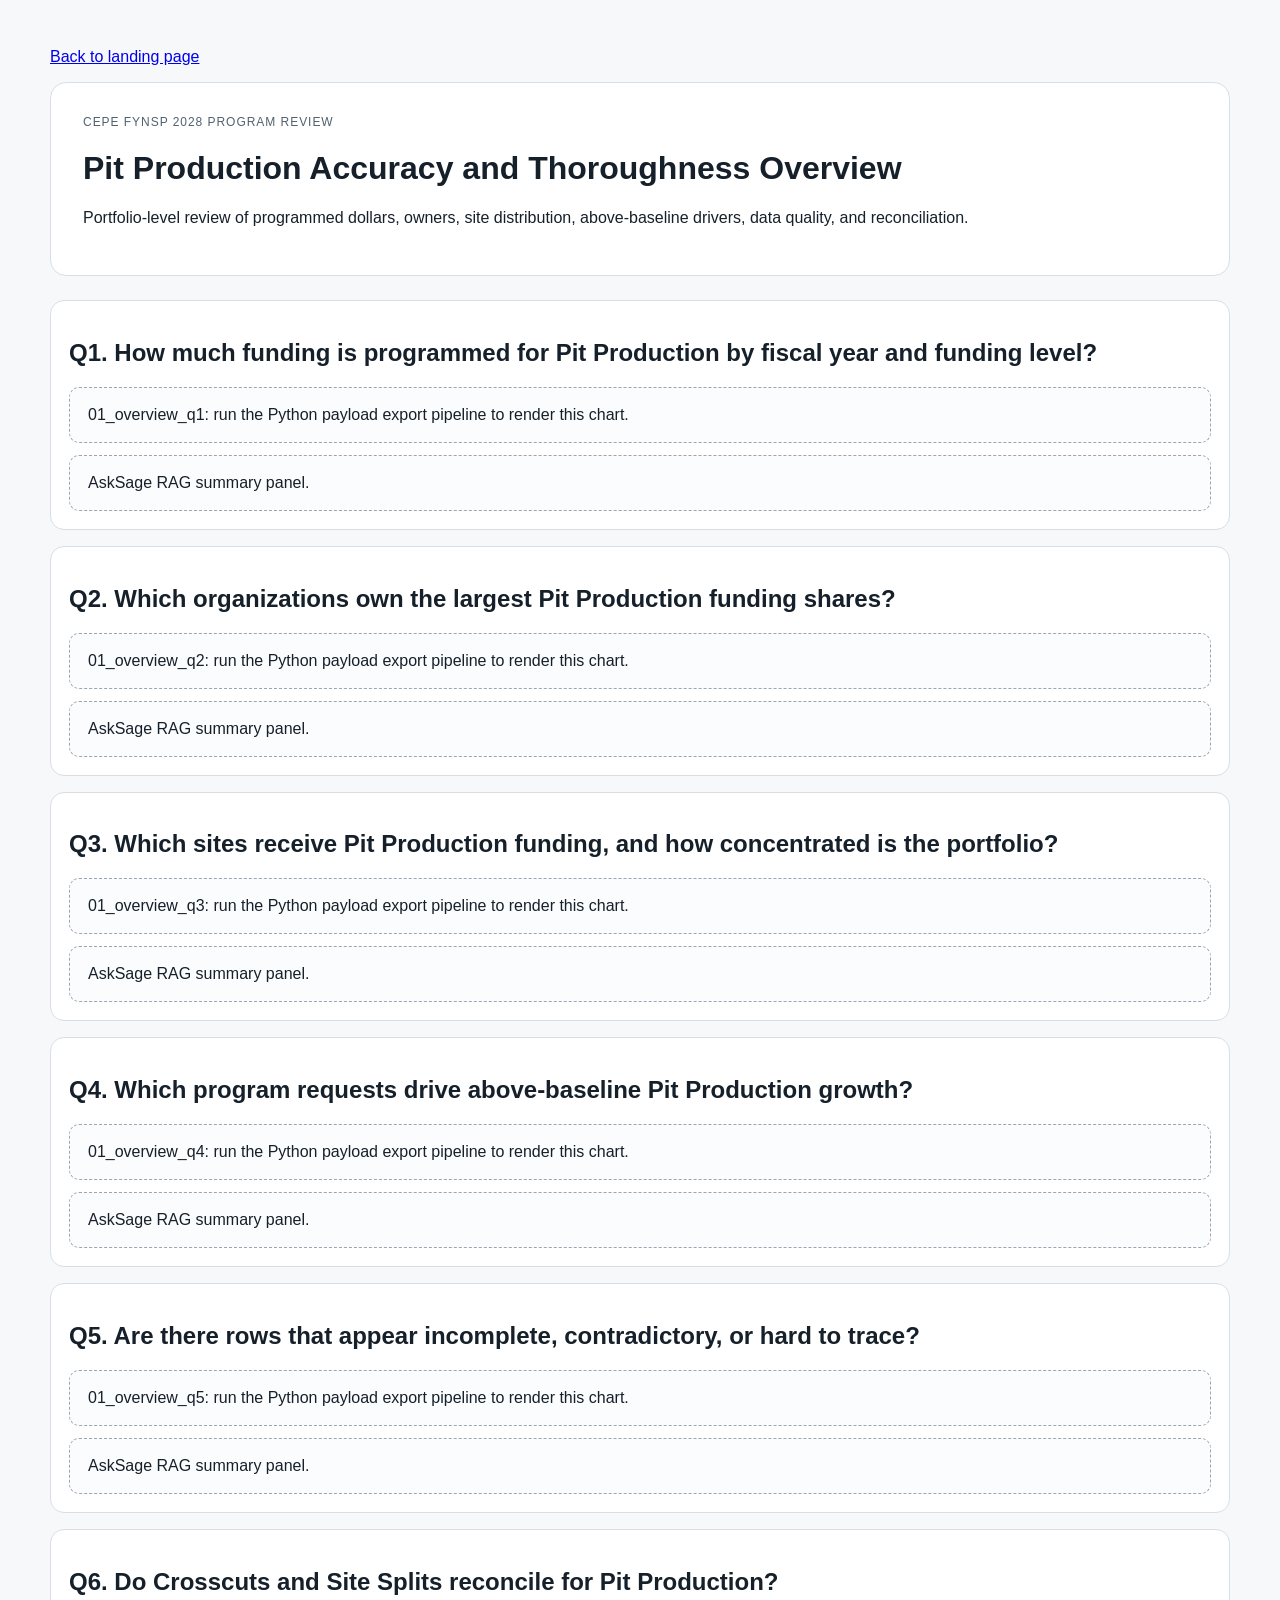
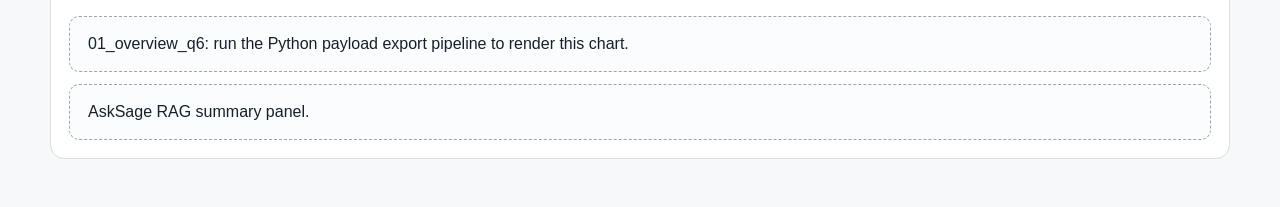
==== web/dashboards/01_overview/index.html @ dd61e92a "initial commit" ====
<!doctype html>
<html lang="en">
<head>
  <meta charset="utf-8">
  <meta name="viewport" content="width=device-width, initial-scale=1">
  <title>Pit Production Accuracy and Thoroughness Overview</title>
  <link rel="stylesheet" href="../../assets/css/site.css">
</head>
<body>
  <main class="page-shell">
    <p><a href="../../index.html">Back to landing page</a></p>
    <header class="hero">
      <p class="eyebrow">CEPE FYNSP 2028 Program Review</p>
      <h1>Pit Production Accuracy and Thoroughness Overview</h1>
      <p>Portfolio-level review of programmed dollars, owners, site distribution, above-baseline drivers, data quality, and reconciliation.</p>
    </header>
    <section class="question-card" id="q1">
  <h2>Q1. How much funding is programmed for Pit Production by fiscal year and funding level?</h2>
  <div class="chart-placeholder" data-chart-id="01_overview_q1">Chart loads from generated JSON payload.</div>
  <div class="rag-placeholder">AskSage RAG summary panel.</div>
</section>
<section class="question-card" id="q2">
  <h2>Q2. Which organizations own the largest Pit Production funding shares?</h2>
  <div class="chart-placeholder" data-chart-id="01_overview_q2">Chart loads from generated JSON payload.</div>
  <div class="rag-placeholder">AskSage RAG summary panel.</div>
</section>
<section class="question-card" id="q3">
  <h2>Q3. Which sites receive Pit Production funding, and how concentrated is the portfolio?</h2>
  <div class="chart-placeholder" data-chart-id="01_overview_q3">Chart loads from generated JSON payload.</div>
  <div class="rag-placeholder">AskSage RAG summary panel.</div>
</section>
<section class="question-card" id="q4">
  <h2>Q4. Which program requests drive above-baseline Pit Production growth?</h2>
  <div class="chart-placeholder" data-chart-id="01_overview_q4">Chart loads from generated JSON payload.</div>
  <div class="rag-placeholder">AskSage RAG summary panel.</div>
</section>
<section class="question-card" id="q5">
  <h2>Q5. Are there rows that appear incomplete, contradictory, or hard to trace?</h2>
  <div class="chart-placeholder" data-chart-id="01_overview_q5">Chart loads from generated JSON payload.</div>
  <div class="rag-placeholder">AskSage RAG summary panel.</div>
</section>
<section class="question-card" id="q6">
  <h2>Q6. Do Crosscuts and Site Splits reconcile for Pit Production?</h2>
  <div class="chart-placeholder" data-chart-id="01_overview_q6">Chart loads from generated JSON payload.</div>
  <div class="rag-placeholder">AskSage RAG summary panel.</div>
</section>
  </main>
  <script src="../../assets/js/dashboard.js"></script>
</body>
</html>
---- web/assets/css/site.css ----
body {
  margin: 0;
  font-family: Arial, Helvetica, sans-serif;
  background: #f7f8fa;
  color: #16202a;
}

.page-shell {
  max-width: 1180px;
  margin: 0 auto;
  padding: 32px;
}

.hero {
  background: white;
  border: 1px solid #d9dee5;
  border-radius: 16px;
  padding: 32px;
  margin-bottom: 24px;
}

.eyebrow {
  margin: 0 0 8px;
  text-transform: uppercase;
  letter-spacing: 0.08em;
  font-size: 12px;
  color: #52616f;
}

.card-grid {
  display: grid;
  grid-template-columns: repeat(auto-fit, minmax(260px, 1fr));
  gap: 16px;
}

.card {
  display: block;
  text-decoration: none;
  color: inherit;
  background: white;
  border: 1px solid #d9dee5;
  border-radius: 14px;
  padding: 20px;
}

.card:hover {
  border-color: #6b7785;
}

.question-card {
  background: white;
  border: 1px solid #d9dee5;
  border-radius: 14px;
  padding: 18px;
  margin: 16px 0;
}

.chart-placeholder,
.rag-placeholder {
  border: 1px dashed #9aa6b2;
  background: #fbfcfd;
  padding: 18px;
  border-radius: 10px;
  margin-top: 12px;
}
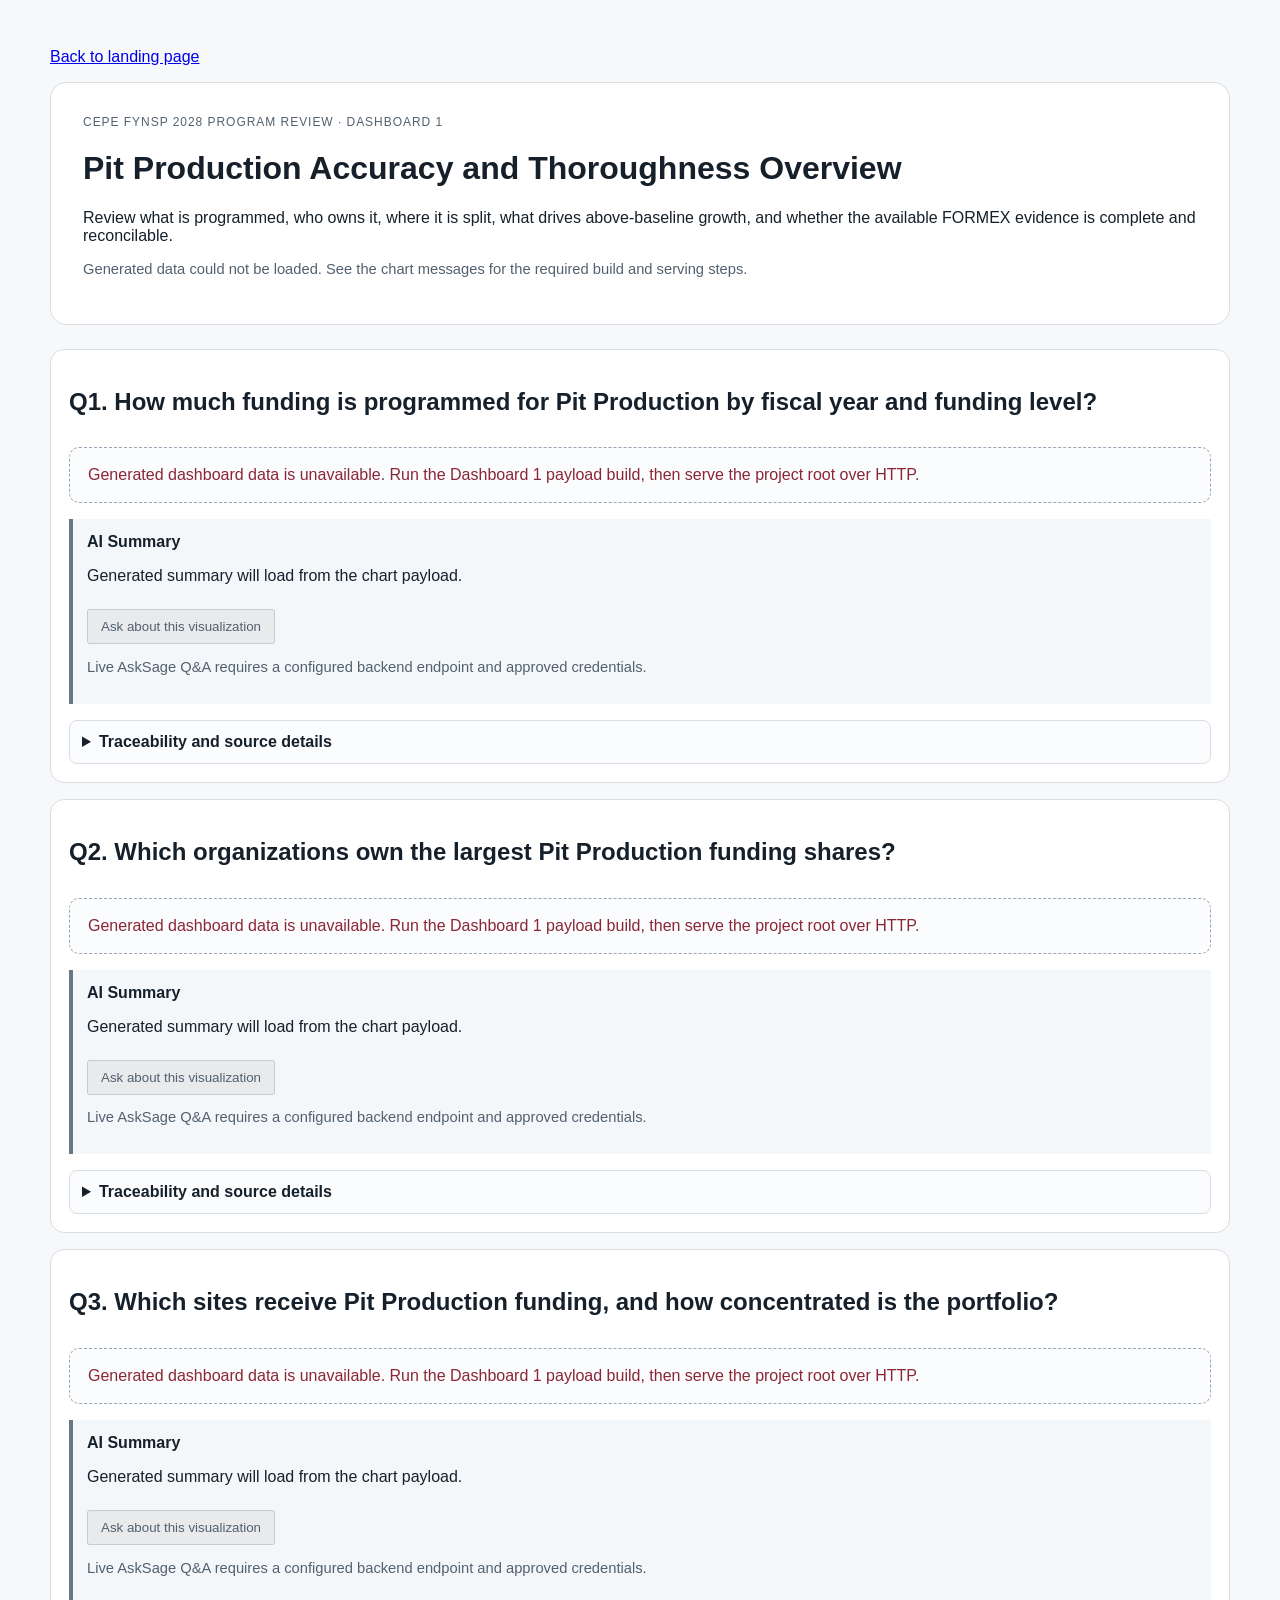
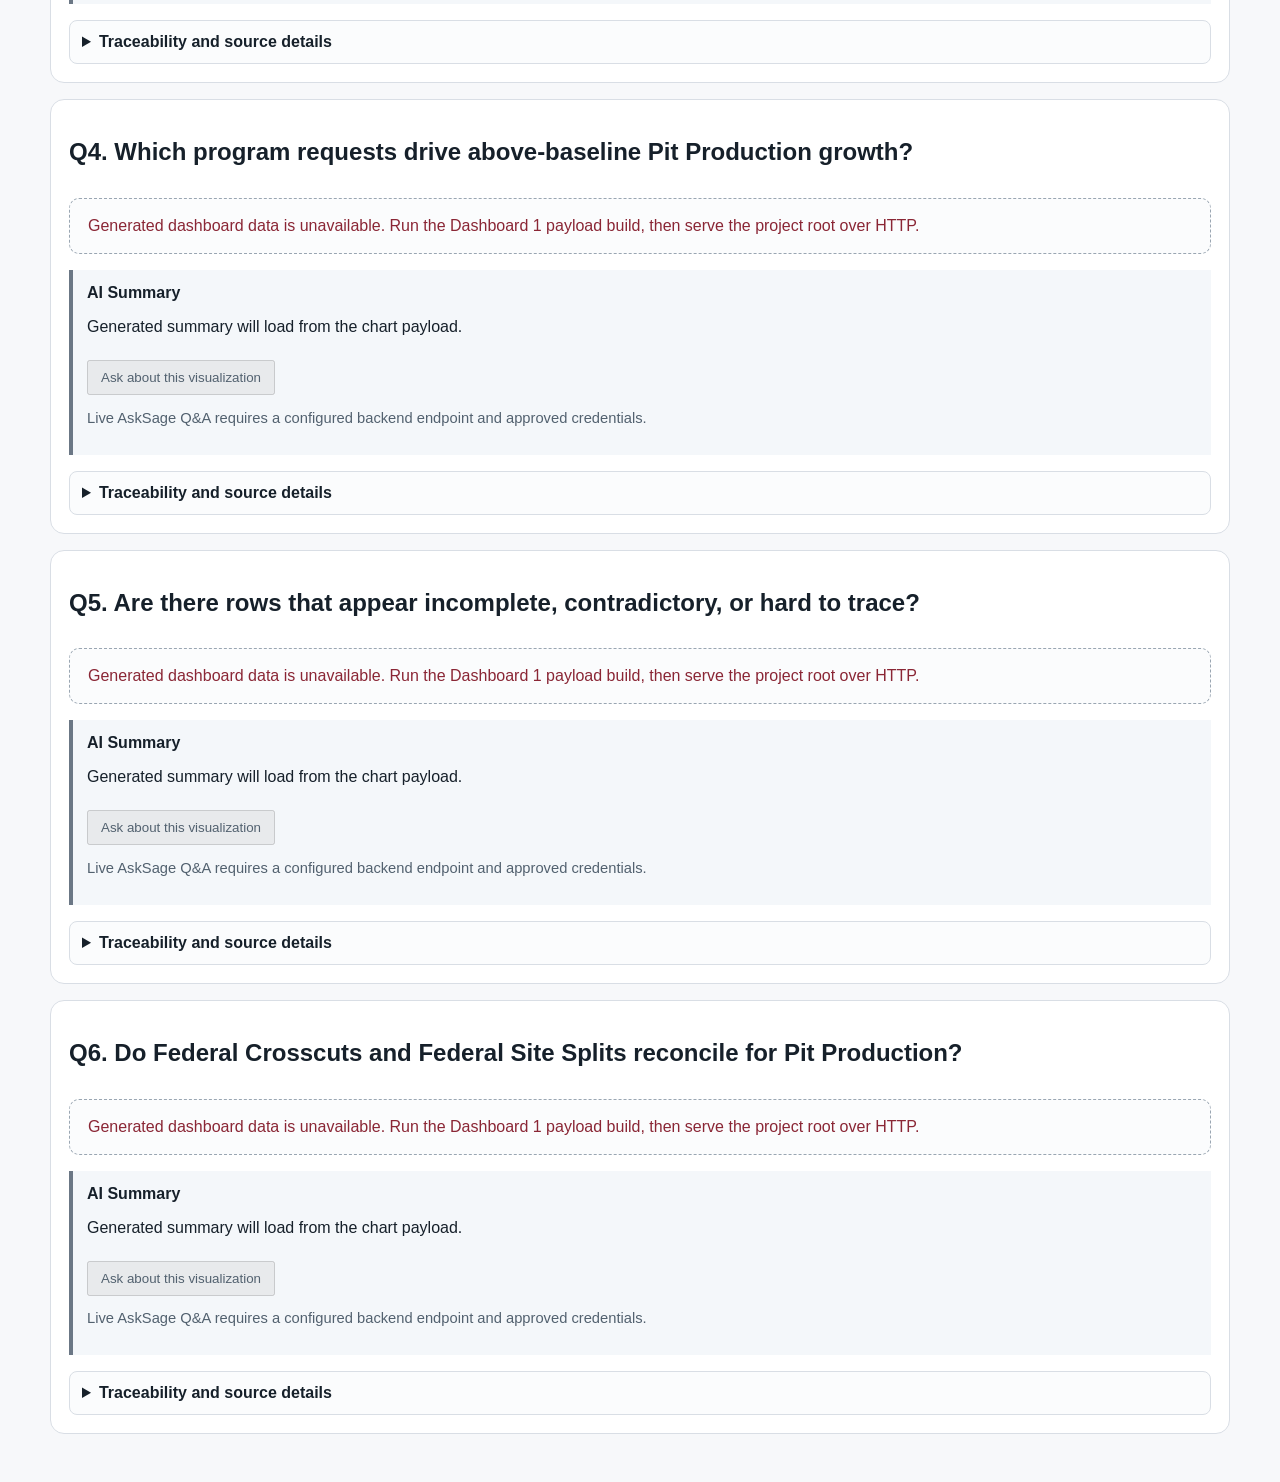
==== commit ae00552a: "initial dev commit, DBs structured, board one built, RAG backbone establish but not yet implemented." ====
--- a/web/dashboards/01_overview/index.html
+++ b/web/dashboards/01_overview/index.html
@@ -10,41 +10,91 @@
   <main class="page-shell">
     <p><a href="../../index.html">Back to landing page</a></p>
     <header class="hero">
-      <p class="eyebrow">CEPE FYNSP 2028 Program Review</p>
+      <p class="eyebrow">CEPE FYNSP 2028 Program Review · Dashboard 1</p>
       <h1>Pit Production Accuracy and Thoroughness Overview</h1>
-      <p>Portfolio-level review of programmed dollars, owners, site distribution, above-baseline drivers, data quality, and reconciliation.</p>
+      <p>Review what is programmed, who owns it, where it is split, what drives above-baseline growth, and whether the available FORMEX evidence is complete and reconcilable.</p>
+      <p class="generation-status" id="dashboard-generation">Generated data will load when this page is served with the project root as the static web root.</p>
     </header>
-    <section class="question-card" id="q1">
-  <h2>Q1. How much funding is programmed for Pit Production by fiscal year and funding level?</h2>
-  <div class="chart-placeholder" data-chart-id="01_overview_q1">Chart loads from generated JSON payload.</div>
-  <div class="rag-placeholder">AskSage RAG summary panel.</div>
-</section>
-<section class="question-card" id="q2">
-  <h2>Q2. Which organizations own the largest Pit Production funding shares?</h2>
-  <div class="chart-placeholder" data-chart-id="01_overview_q2">Chart loads from generated JSON payload.</div>
-  <div class="rag-placeholder">AskSage RAG summary panel.</div>
-</section>
-<section class="question-card" id="q3">
-  <h2>Q3. Which sites receive Pit Production funding, and how concentrated is the portfolio?</h2>
-  <div class="chart-placeholder" data-chart-id="01_overview_q3">Chart loads from generated JSON payload.</div>
-  <div class="rag-placeholder">AskSage RAG summary panel.</div>
-</section>
-<section class="question-card" id="q4">
-  <h2>Q4. Which program requests drive above-baseline Pit Production growth?</h2>
-  <div class="chart-placeholder" data-chart-id="01_overview_q4">Chart loads from generated JSON payload.</div>
-  <div class="rag-placeholder">AskSage RAG summary panel.</div>
-</section>
-<section class="question-card" id="q5">
-  <h2>Q5. Are there rows that appear incomplete, contradictory, or hard to trace?</h2>
-  <div class="chart-placeholder" data-chart-id="01_overview_q5">Chart loads from generated JSON payload.</div>
-  <div class="rag-placeholder">AskSage RAG summary panel.</div>
-</section>
-<section class="question-card" id="q6">
-  <h2>Q6. Do Crosscuts and Site Splits reconcile for Pit Production?</h2>
-  <div class="chart-placeholder" data-chart-id="01_overview_q6">Chart loads from generated JSON payload.</div>
-  <div class="rag-placeholder">AskSage RAG summary panel.</div>
-</section>
+
+    <section class="question-card" id="q1" data-question-id="q1">
+      <h2>Q1. How much funding is programmed for Pit Production by fiscal year and funding level?</h2>
+      <div class="metric-summary" aria-live="polite"></div>
+      <div class="chart-placeholder" data-chart-id="dashboard_01_pit_production_q1">Generated funding-by-year payload will render here.</div>
+      <div class="ai-summary" aria-live="polite">
+        <h3 class="panel-heading">AI Summary</h3>
+        <p>Generated summary will load from the chart payload.</p>
+        <button class="ask-button" type="button" disabled>Ask about this visualization</button>
+        <p class="panel-note">Live AskSage Q&amp;A requires a configured backend endpoint and approved credentials.</p>
+      </div>
+      <div class="traceability"><details><summary>Traceability and source details</summary><p>Generated source, filter, metric, lineage, and limitation details will load here.</p></details></div>
+    </section>
+
+    <section class="question-card" id="q2" data-question-id="q2">
+      <h2>Q2. Which organizations own the largest Pit Production funding shares?</h2>
+      <div class="metric-summary" aria-live="polite"></div>
+      <div class="chart-placeholder" data-chart-id="dashboard_01_pit_production_q2">Generated organization-ranking payload will render here.</div>
+      <div class="ai-summary" aria-live="polite">
+        <h3 class="panel-heading">AI Summary</h3>
+        <p>Generated summary will load from the chart payload.</p>
+        <button class="ask-button" type="button" disabled>Ask about this visualization</button>
+        <p class="panel-note">Live AskSage Q&amp;A requires a configured backend endpoint and approved credentials.</p>
+      </div>
+      <div class="traceability"><details><summary>Traceability and source details</summary><p>Generated source, filter, metric, lineage, and limitation details will load here.</p></details></div>
+    </section>
+
+    <section class="question-card" id="q3" data-question-id="q3">
+      <h2>Q3. Which sites receive Pit Production funding, and how concentrated is the portfolio?</h2>
+      <div class="metric-summary" aria-live="polite"></div>
+      <div class="chart-placeholder" data-chart-id="dashboard_01_pit_production_q3">Generated site-distribution payload will render here.</div>
+      <div class="ai-summary" aria-live="polite">
+        <h3 class="panel-heading">AI Summary</h3>
+        <p>Generated summary will load from the chart payload.</p>
+        <button class="ask-button" type="button" disabled>Ask about this visualization</button>
+        <p class="panel-note">Live AskSage Q&amp;A requires a configured backend endpoint and approved credentials.</p>
+      </div>
+      <div class="traceability"><details><summary>Traceability and source details</summary><p>Generated source, filter, metric, lineage, and limitation details will load here.</p></details></div>
+    </section>
+
+    <section class="question-card" id="q4" data-question-id="q4">
+      <h2>Q4. Which program requests drive above-baseline Pit Production growth?</h2>
+      <div class="metric-summary" aria-live="polite"></div>
+      <div class="chart-placeholder" data-chart-id="dashboard_01_pit_production_q4">Generated above-baseline request payload will render here.</div>
+      <div class="ai-summary" aria-live="polite">
+        <h3 class="panel-heading">AI Summary</h3>
+        <p>Generated summary will load from the chart payload.</p>
+        <button class="ask-button" type="button" disabled>Ask about this visualization</button>
+        <p class="panel-note">Live AskSage Q&amp;A requires a configured backend endpoint and approved credentials.</p>
+      </div>
+      <div class="traceability"><details><summary>Traceability and source details</summary><p>Generated source, filter, metric, lineage, and limitation details will load here.</p></details></div>
+    </section>
+
+    <section class="question-card" id="q5" data-question-id="q5">
+      <h2>Q5. Are there rows that appear incomplete, contradictory, or hard to trace?</h2>
+      <div class="metric-summary" aria-live="polite"></div>
+      <div class="chart-placeholder" data-chart-id="dashboard_01_pit_production_q5">Generated deterministic quality findings will render here.</div>
+      <div class="ai-summary" aria-live="polite">
+        <h3 class="panel-heading">AI Summary</h3>
+        <p>Generated summary will load from the chart payload.</p>
+        <button class="ask-button" type="button" disabled>Ask about this visualization</button>
+        <p class="panel-note">Live AskSage Q&amp;A requires a configured backend endpoint and approved credentials.</p>
+      </div>
+      <div class="traceability"><details><summary>Traceability and source details</summary><p>Generated source, filter, metric, lineage, and limitation details will load here.</p></details></div>
+    </section>
+
+    <section class="question-card" id="q6" data-question-id="q6">
+      <h2>Q6. Do Federal Crosscuts and Federal Site Splits reconcile for Pit Production?</h2>
+      <div class="metric-summary" aria-live="polite"></div>
+      <div class="chart-placeholder" data-chart-id="dashboard_01_pit_production_q6">Generated reconciliation payload will render here.</div>
+      <div class="ai-summary" aria-live="polite">
+        <h3 class="panel-heading">AI Summary</h3>
+        <p>Generated summary will load from the chart payload.</p>
+        <button class="ask-button" type="button" disabled>Ask about this visualization</button>
+        <p class="panel-note">Live AskSage Q&amp;A requires a configured backend endpoint and approved credentials.</p>
+      </div>
+      <div class="traceability"><details><summary>Traceability and source details</summary><p>Generated source, filter, metric, lineage, and limitation details will load here.</p></details></div>
+    </section>
   </main>
   <script src="../../assets/js/dashboard.js"></script>
+  <script src="../../assets/js/dashboard_01.js"></script>
 </body>
 </html>
--- a/web/assets/css/site.css
+++ b/web/assets/css/site.css
@@ -63,3 +63,266 @@
   border-radius: 10px;
   margin-top: 12px;
 }
+
+.generation-status,
+.panel-note {
+  color: #52616f;
+  font-size: 0.92rem;
+}
+
+.metric-summary {
+  display: flex;
+  flex-wrap: wrap;
+  gap: 12px;
+  margin: 12px 0;
+}
+
+.metric-card {
+  min-width: 180px;
+  padding: 12px;
+  background: #edf3f8;
+  border-left: 4px solid #4b6a88;
+  border-radius: 6px;
+}
+
+.metric-label,
+.metric-value {
+  display: block;
+}
+
+.metric-label {
+  font-size: 0.85rem;
+  color: #52616f;
+}
+
+.metric-value {
+  margin-top: 4px;
+  font-size: 1.25rem;
+}
+
+.ai-summary,
+.traceability {
+  margin-top: 16px;
+}
+
+.ai-summary {
+  padding: 14px;
+  border-left: 4px solid #6b7785;
+  background: #f4f7fa;
+}
+
+.panel-heading {
+  margin: 0 0 8px;
+  font-size: 1rem;
+}
+
+.ask-button {
+  margin-top: 8px;
+  padding: 8px 12px;
+  color: #52616f;
+}
+
+.ask-button:disabled {
+  cursor: not-allowed;
+}
+
+.ranked-chart {
+  margin: 0 0 16px;
+}
+
+.ranked-row {
+  display: grid;
+  grid-template-columns: minmax(150px, 30%) 1fr minmax(80px, 12%);
+  gap: 10px;
+  align-items: center;
+  margin: 8px 0;
+}
+
+.ranked-label,
+.bar-value {
+  overflow-wrap: anywhere;
+}
+
+.bar-track {
+  height: 18px;
+  background: #e4eaf0;
+  border-radius: 4px;
+  overflow: hidden;
+}
+
+.bar-fill {
+  min-width: 2px;
+  height: 100%;
+  background: #4b6a88;
+}
+
+.negative-bar {
+  background: #a64d5f;
+}
+
+.stacked-chart {
+  display: flex;
+  align-items: end;
+  gap: 22px;
+  min-height: 250px;
+  padding: 20px 8px 0;
+  border-bottom: 1px solid #cad3dc;
+  margin: 0;
+}
+
+.stacked-column {
+  display: flex;
+  flex: 1;
+  min-width: 80px;
+  flex-direction: column;
+  align-items: center;
+  justify-content: end;
+  gap: 6px;
+}
+
+.stacked-bar {
+  display: flex;
+  width: min(70px, 100%);
+  min-height: 8px;
+  flex-direction: column-reverse;
+  overflow: hidden;
+  border-radius: 4px 4px 0 0;
+}
+
+.stack-segment {
+  min-height: 1px;
+}
+
+.stacked-year,
+.stacked-total {
+  text-align: center;
+  font-size: 0.88rem;
+}
+
+.chart-legend {
+  display: flex;
+  flex-wrap: wrap;
+  gap: 14px;
+}
+
+.legend-item {
+  display: inline-flex;
+  gap: 5px;
+  align-items: center;
+}
+
+.legend-swatch {
+  width: 14px;
+  height: 14px;
+  border-radius: 2px;
+}
+
+.table-wrap {
+  overflow-x: auto;
+  margin-top: 14px;
+}
+
+.data-table {
+  width: 100%;
+  border-collapse: collapse;
+  font-size: 0.9rem;
+}
+
+.data-table th,
+.data-table td {
+  padding: 9px;
+  border-bottom: 1px solid #d9dee5;
+  text-align: left;
+  vertical-align: top;
+}
+
+.data-table th {
+  background: #eef2f5;
+}
+
+.empty-cell {
+  color: #52616f;
+}
+
+.finding-scorecard {
+  display: flex;
+  flex-wrap: wrap;
+  gap: 12px;
+}
+
+.finding-stat {
+  padding: 10px 12px;
+  background: #eef2f5;
+  border-radius: 6px;
+}
+
+.high-finding {
+  background: #f9e8e9;
+  border-left: 4px solid #a64d5f;
+}
+
+.traceability details {
+  padding: 12px;
+  background: #fbfcfd;
+  border: 1px solid #d9dee5;
+  border-radius: 8px;
+}
+
+.traceability summary {
+  cursor: pointer;
+  font-weight: bold;
+}
+
+.traceability-list {
+  display: grid;
+  grid-template-columns: minmax(130px, 1fr) 3fr;
+  gap: 6px 14px;
+  margin: 14px 0;
+}
+
+.traceability-list dt {
+  font-weight: bold;
+}
+
+.traceability-list dd {
+  margin: 0;
+  overflow-wrap: anywhere;
+}
+
+.limitations-list {
+  margin: 8px 0;
+  padding-left: 20px;
+}
+
+.load-error {
+  margin: 0;
+  color: #8a2635;
+}
+
+@media (max-width: 700px) {
+  .page-shell {
+    padding: 18px;
+  }
+
+  .hero {
+    padding: 22px;
+  }
+
+  .ranked-row {
+    grid-template-columns: 1fr;
+    gap: 4px;
+    margin-bottom: 16px;
+  }
+
+  .stacked-chart {
+    gap: 8px;
+  }
+
+  .stacked-column {
+    min-width: 54px;
+  }
+
+  .traceability-list {
+    grid-template-columns: 1fr;
+  }
+}
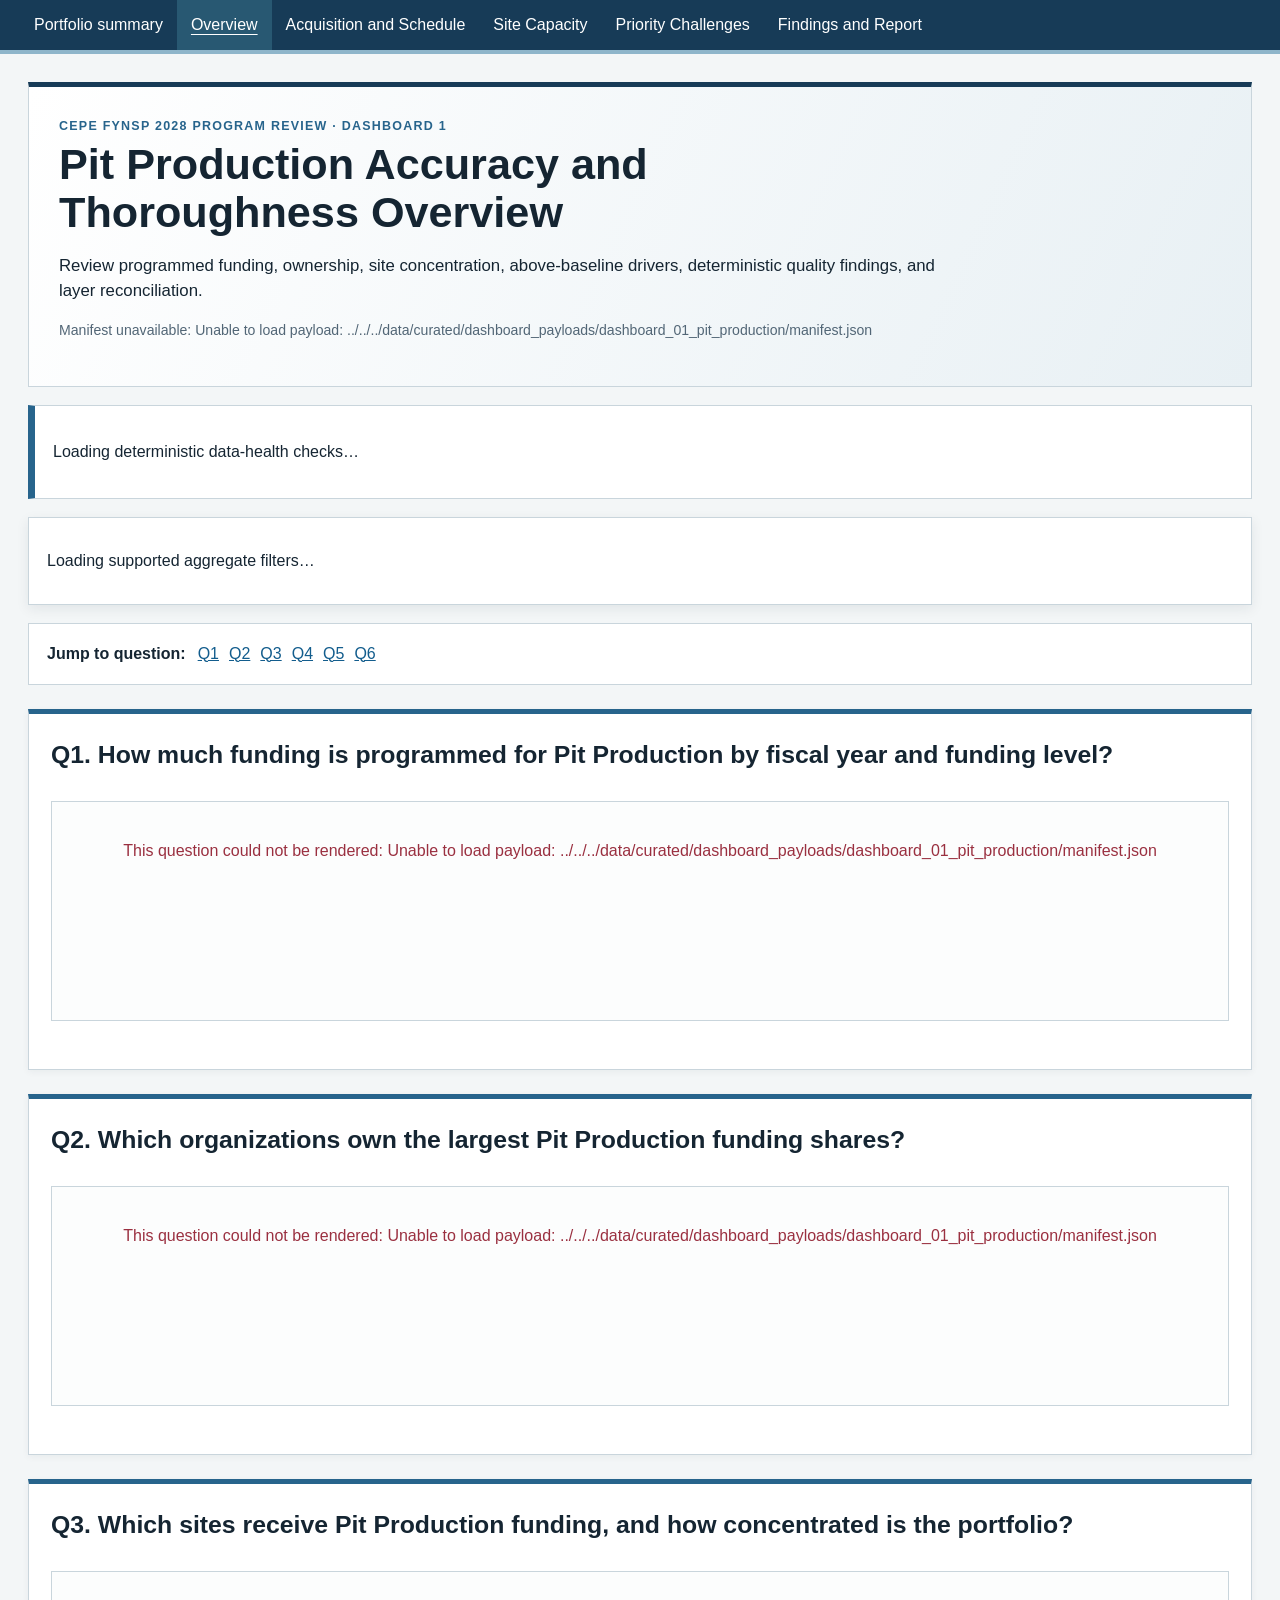
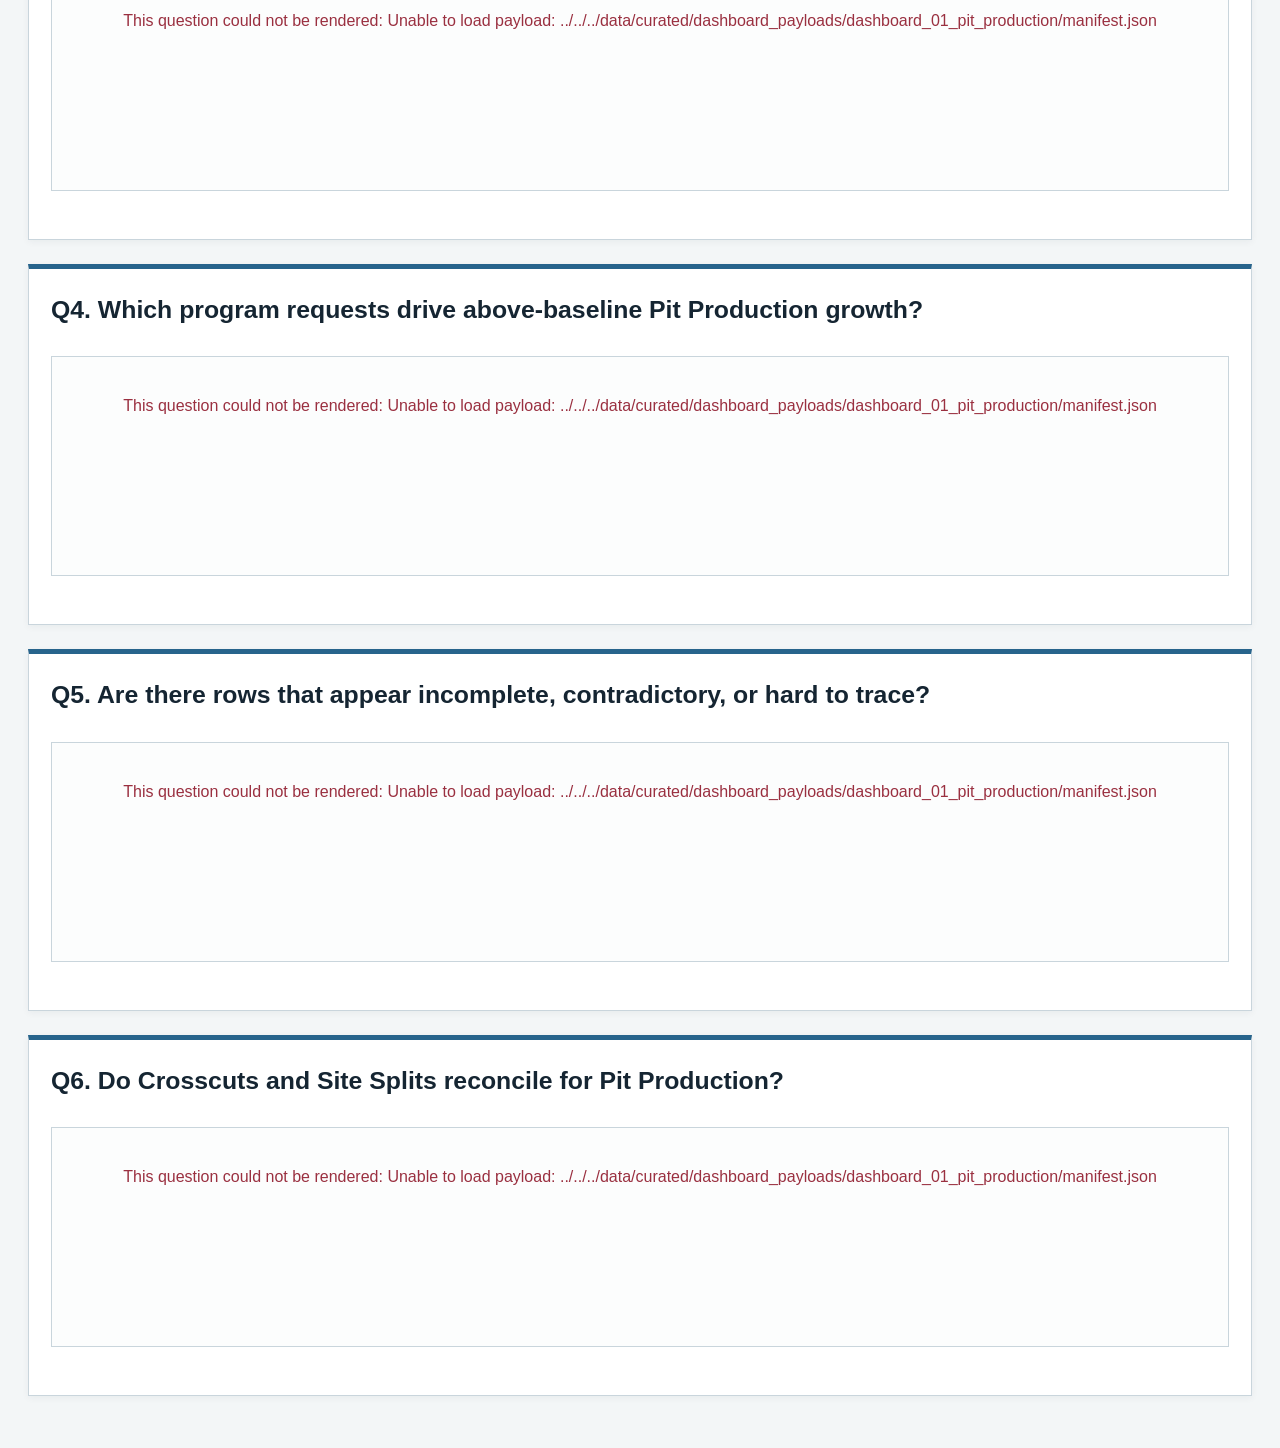
==== commit 6917af04: "major validation and UI enhancement" ====
--- a/web/dashboards/01_overview/index.html
+++ b/web/dashboards/01_overview/index.html
@@ -7,94 +7,70 @@
   <link rel="stylesheet" href="../../assets/css/site.css">
 </head>
 <body>
-  <main class="page-shell">
-    <p><a href="../../index.html">Back to landing page</a></p>
+  <a class="skip-link" href="#main-content">Skip to dashboard content</a>
+  <nav class="suite-nav" aria-label="Dashboard suite"><ul><li><a href="../../index.html">Portfolio summary</a></li><li><a href="../01_overview/index.html" aria-current="page">Overview</a></li><li><a href="../02_acquisition/index.html">Acquisition and Schedule</a></li><li><a href="../03_site_capacity/index.html">Site Capacity</a></li><li><a href="../04_priority_challenge/index.html">Priority Challenges</a></li><li><a href="../05_findings_report_generator/index.html">Findings and Report</a></li></ul></nav>
+  <main class="page-shell" id="main-content">
     <header class="hero">
       <p class="eyebrow">CEPE FYNSP 2028 Program Review · Dashboard 1</p>
       <h1>Pit Production Accuracy and Thoroughness Overview</h1>
-      <p>Review what is programmed, who owns it, where it is split, what drives above-baseline growth, and whether the available FORMEX evidence is complete and reconcilable.</p>
-      <p class="generation-status" id="dashboard-generation">Generated data will load when this page is served with the project root as the static web root.</p>
+      <p>Review programmed funding, ownership, site concentration, above-baseline drivers, deterministic quality findings, and layer reconciliation.</p>
+      <p class="generation-status" id="dashboard-generation" role="status">Loading the generated manifest…</p>
     </header>
+    <section class="data-health" id="data-health" aria-live="polite"><p>Loading deterministic data-health checks…</p></section>
+    <section class="dashboard-filters" id="dashboard-filters" aria-label="Dashboard aggregate filters"><p>Loading supported aggregate filters…</p></section>
+    <p class="sr-only" id="filter-announcer" aria-live="polite"></p>
+    <nav class="question-nav" aria-label="Questions on this dashboard"><strong>Jump to question:</strong><a href="#q1">Q1</a><a href="#q2">Q2</a><a href="#q3">Q3</a><a href="#q4">Q4</a><a href="#q5">Q5</a><a href="#q6">Q6</a></nav>
 
     <section class="question-card" id="q1" data-question-id="q1">
       <h2>Q1. How much funding is programmed for Pit Production by fiscal year and funding level?</h2>
       <div class="metric-summary" aria-live="polite"></div>
-      <div class="chart-placeholder" data-chart-id="dashboard_01_pit_production_q1">Generated funding-by-year payload will render here.</div>
-      <div class="ai-summary" aria-live="polite">
-        <h3 class="panel-heading">AI Summary</h3>
-        <p>Generated summary will load from the chart payload.</p>
-        <button class="ask-button" type="button" disabled>Ask about this visualization</button>
-        <p class="panel-note">Live AskSage Q&amp;A requires a configured backend endpoint and approved credentials.</p>
-      </div>
-      <div class="traceability"><details><summary>Traceability and source details</summary><p>Generated source, filter, metric, lineage, and limitation details will load here.</p></details></div>
+      <div class="chart-placeholder" aria-busy="true"><p>Loading validated aggregate evidence…</p></div>
+      <div class="narrative-summary" aria-label="Evidence narratives"></div>
+      <div class="traceability"></div>
     </section>
 
     <section class="question-card" id="q2" data-question-id="q2">
       <h2>Q2. Which organizations own the largest Pit Production funding shares?</h2>
       <div class="metric-summary" aria-live="polite"></div>
-      <div class="chart-placeholder" data-chart-id="dashboard_01_pit_production_q2">Generated organization-ranking payload will render here.</div>
-      <div class="ai-summary" aria-live="polite">
-        <h3 class="panel-heading">AI Summary</h3>
-        <p>Generated summary will load from the chart payload.</p>
-        <button class="ask-button" type="button" disabled>Ask about this visualization</button>
-        <p class="panel-note">Live AskSage Q&amp;A requires a configured backend endpoint and approved credentials.</p>
-      </div>
-      <div class="traceability"><details><summary>Traceability and source details</summary><p>Generated source, filter, metric, lineage, and limitation details will load here.</p></details></div>
+      <div class="chart-placeholder" aria-busy="true"><p>Loading validated aggregate evidence…</p></div>
+      <div class="narrative-summary" aria-label="Evidence narratives"></div>
+      <div class="traceability"></div>
     </section>
 
     <section class="question-card" id="q3" data-question-id="q3">
       <h2>Q3. Which sites receive Pit Production funding, and how concentrated is the portfolio?</h2>
       <div class="metric-summary" aria-live="polite"></div>
-      <div class="chart-placeholder" data-chart-id="dashboard_01_pit_production_q3">Generated site-distribution payload will render here.</div>
-      <div class="ai-summary" aria-live="polite">
-        <h3 class="panel-heading">AI Summary</h3>
-        <p>Generated summary will load from the chart payload.</p>
-        <button class="ask-button" type="button" disabled>Ask about this visualization</button>
-        <p class="panel-note">Live AskSage Q&amp;A requires a configured backend endpoint and approved credentials.</p>
-      </div>
-      <div class="traceability"><details><summary>Traceability and source details</summary><p>Generated source, filter, metric, lineage, and limitation details will load here.</p></details></div>
+      <div class="chart-placeholder" aria-busy="true"><p>Loading validated aggregate evidence…</p></div>
+      <div class="narrative-summary" aria-label="Evidence narratives"></div>
+      <div class="traceability"></div>
     </section>
 
     <section class="question-card" id="q4" data-question-id="q4">
       <h2>Q4. Which program requests drive above-baseline Pit Production growth?</h2>
       <div class="metric-summary" aria-live="polite"></div>
-      <div class="chart-placeholder" data-chart-id="dashboard_01_pit_production_q4">Generated above-baseline request payload will render here.</div>
-      <div class="ai-summary" aria-live="polite">
-        <h3 class="panel-heading">AI Summary</h3>
-        <p>Generated summary will load from the chart payload.</p>
-        <button class="ask-button" type="button" disabled>Ask about this visualization</button>
-        <p class="panel-note">Live AskSage Q&amp;A requires a configured backend endpoint and approved credentials.</p>
-      </div>
-      <div class="traceability"><details><summary>Traceability and source details</summary><p>Generated source, filter, metric, lineage, and limitation details will load here.</p></details></div>
+      <div class="chart-placeholder" aria-busy="true"><p>Loading validated aggregate evidence…</p></div>
+      <div class="narrative-summary" aria-label="Evidence narratives"></div>
+      <div class="traceability"></div>
     </section>
 
     <section class="question-card" id="q5" data-question-id="q5">
       <h2>Q5. Are there rows that appear incomplete, contradictory, or hard to trace?</h2>
       <div class="metric-summary" aria-live="polite"></div>
-      <div class="chart-placeholder" data-chart-id="dashboard_01_pit_production_q5">Generated deterministic quality findings will render here.</div>
-      <div class="ai-summary" aria-live="polite">
-        <h3 class="panel-heading">AI Summary</h3>
-        <p>Generated summary will load from the chart payload.</p>
-        <button class="ask-button" type="button" disabled>Ask about this visualization</button>
-        <p class="panel-note">Live AskSage Q&amp;A requires a configured backend endpoint and approved credentials.</p>
-      </div>
-      <div class="traceability"><details><summary>Traceability and source details</summary><p>Generated source, filter, metric, lineage, and limitation details will load here.</p></details></div>
+      <div class="chart-placeholder" aria-busy="true"><p>Loading validated aggregate evidence…</p></div>
+      <div class="narrative-summary" aria-label="Evidence narratives"></div>
+      <div class="traceability"></div>
     </section>
 
     <section class="question-card" id="q6" data-question-id="q6">
-      <h2>Q6. Do Federal Crosscuts and Federal Site Splits reconcile for Pit Production?</h2>
+      <h2>Q6. Do Crosscuts and Site Splits reconcile for Pit Production?</h2>
       <div class="metric-summary" aria-live="polite"></div>
-      <div class="chart-placeholder" data-chart-id="dashboard_01_pit_production_q6">Generated reconciliation payload will render here.</div>
-      <div class="ai-summary" aria-live="polite">
-        <h3 class="panel-heading">AI Summary</h3>
-        <p>Generated summary will load from the chart payload.</p>
-        <button class="ask-button" type="button" disabled>Ask about this visualization</button>
-        <p class="panel-note">Live AskSage Q&amp;A requires a configured backend endpoint and approved credentials.</p>
-      </div>
-      <div class="traceability"><details><summary>Traceability and source details</summary><p>Generated source, filter, metric, lineage, and limitation details will load here.</p></details></div>
+      <div class="chart-placeholder" aria-busy="true"><p>Loading validated aggregate evidence…</p></div>
+      <div class="narrative-summary" aria-label="Evidence narratives"></div>
+      <div class="traceability"></div>
     </section>
   </main>
   <script src="../../assets/js/dashboard.js"></script>
+  <script src="../../assets/js/dashboard_renderer.js"></script>
   <script src="../../assets/js/dashboard_01.js"></script>
 </body>
 </html>
--- a/web/assets/css/site.css
+++ b/web/assets/css/site.css
@@ -1,328 +1,187 @@
-body {
-  margin: 0;
-  font-family: Arial, Helvetica, sans-serif;
-  background: #f7f8fa;
-  color: #16202a;
+:root {
+  color-scheme: light;
+  --ink: #152532;
+  --muted: #526676;
+  --navy: #173b57;
+  --blue: #27648c;
+  --pale: #eef4f7;
+  --line: #c9d5dc;
+  --paper: #ffffff;
+  --canvas: #f3f6f7;
+  --amber: #9a5b05;
+  --red: #9a3040;
+  --green: #246443;
+  --focus: #e27817;
+  font-family: "Segoe UI", Arial, sans-serif;
 }
 
-.page-shell {
-  max-width: 1180px;
-  margin: 0 auto;
-  padding: 32px;
+* { box-sizing: border-box; }
+html { scroll-behavior: smooth; }
+body { margin: 0; background: var(--canvas); color: var(--ink); line-height: 1.5; }
+a { color: #135d8d; }
+a:hover { text-decoration-thickness: 2px; }
+button, input, select, summary { font: inherit; }
+button, select, input { border-radius: 4px; }
+:focus-visible { outline: 3px solid var(--focus); outline-offset: 3px; }
+.numeric { font-variant-numeric: tabular-nums; }
+.sr-only { position: absolute; width: 1px; height: 1px; padding: 0; margin: -1px; overflow: hidden; clip: rect(0, 0, 0, 0); white-space: nowrap; border: 0; }
+.skip-link { position: fixed; top: -80px; left: 16px; z-index: 100; background: var(--paper); color: var(--ink); padding: 10px 14px; border: 2px solid var(--focus); }
+.skip-link:focus { top: 12px; }
+
+.suite-nav { position: sticky; top: 0; z-index: 20; background: var(--navy); color: white; border-bottom: 4px solid #8eb5ca; }
+.suite-nav ul { max-width: 1320px; margin: 0 auto; padding: 0 20px; display: flex; overflow-x: auto; list-style: none; }
+.suite-nav a { display: block; padding: 13px 14px; color: white; text-decoration: none; white-space: nowrap; }
+.suite-nav a:hover, .suite-nav a[aria-current="page"] { background: #285872; text-decoration: underline; text-underline-offset: 4px; }
+
+.page-shell { max-width: 1320px; margin: 0 auto; padding: 28px; }
+.hero { padding: 30px; margin-bottom: 18px; background: linear-gradient(115deg, #fff 0%, #e8f0f4 100%); border: 1px solid var(--line); border-top: 5px solid var(--navy); }
+.hero h1 { margin: 4px 0 10px; max-width: 900px; font-size: clamp(1.8rem, 4vw, 2.7rem); line-height: 1.12; }
+.hero > p:not(.eyebrow):not(.generation-status) { max-width: 880px; font-size: 1.05rem; }
+.eyebrow { margin: 0; color: var(--blue); font-size: .78rem; font-weight: 700; letter-spacing: .1em; text-transform: uppercase; }
+.generation-status, .panel-note, .chart-caption, .citation-line, .health-rule, .table-count { color: var(--muted); font-size: .88rem; }
+
+.question-nav { margin: 16px 0; padding: 14px 18px; background: var(--paper); border: 1px solid var(--line); }
+.question-nav strong { margin-right: 12px; }
+.question-nav a { display: inline-block; margin: 4px 10px 4px 0; }
+
+.data-health { margin: 18px 0; padding: 18px; background: var(--paper); border: 1px solid var(--line); border-left: 7px solid var(--blue); }
+.health-heading { display: flex; align-items: center; justify-content: space-between; gap: 12px; }
+.health-heading h2 { margin: 0; font-size: 1.25rem; }
+.health-status, .status-label { padding: 4px 9px; border: 1px solid currentColor; font-size: .78rem; letter-spacing: .04em; text-transform: uppercase; }
+[data-status="green"], [data-status="complete"], [data-status="low"], [data-status="resolved"] { color: var(--green); background: #e9f5ee; }
+[data-status="amber"], [data-status="medium"], [data-status="partial"], [data-status="under_review"] { color: var(--amber); background: #fff4dd; }
+[data-status="red"], [data-status="high"], [data-status="critical"], [data-status="invalid"] { color: var(--red); background: #fbecef; }
+[data-status="not_evaluated"], [data-status="limitation"], [data-status="unknown"] { color: #4d5660; background: #eceff1; }
+.health-grid { display: grid; grid-template-columns: repeat(4, minmax(130px, 1fr)); gap: 6px 18px; margin: 16px 0; }
+.health-grid dt { color: var(--muted); font-size: .78rem; }
+.health-grid dd { margin: 0 0 6px; overflow-wrap: anywhere; }
+
+.dashboard-filters { position: sticky; top: 50px; z-index: 12; margin: 18px 0; padding: 15px 18px; background: rgba(255,255,255,.98); border: 1px solid var(--line); box-shadow: 0 4px 12px rgba(21,37,50,.08); }
+.filter-heading { display: flex; gap: 18px; align-items: baseline; }
+.filter-heading h2 { margin: 0; font-size: 1.08rem; }
+.filter-heading p { margin: 0; color: var(--muted); font-size: .82rem; }
+.filter-controls { display: flex; flex-wrap: wrap; gap: 10px; align-items: end; margin-top: 10px; }
+.filter-control { display: grid; gap: 3px; min-width: 160px; font-size: .78rem; font-weight: 600; }
+.filter-control select, .table-search input { padding: 7px 9px; border: 1px solid #8b9ba5; background: white; color: var(--ink); }
+.filter-chips { min-height: 30px; display: flex; flex-wrap: wrap; gap: 7px; margin-top: 10px; align-items: center; }
+.filter-chip { padding: 4px 8px; color: #fff; background: var(--blue); border: 1px solid var(--blue); cursor: pointer; }
+.no-filters { color: var(--muted); font-size: .84rem; }
+
+.question-card { scroll-margin-top: 190px; margin: 24px 0; padding: 22px; background: var(--paper); border: 1px solid var(--line); border-top: 5px solid var(--blue); box-shadow: 0 2px 7px rgba(21,37,50,.05); }
+.question-card h2 { margin: 0 0 8px; font-size: clamp(1.2rem, 2.5vw, 1.55rem); }
+.metric-summary { display: grid; grid-template-columns: repeat(auto-fit, minmax(175px, 1fr)); gap: 10px; margin: 14px 0; }
+.metric-card { min-height: 84px; padding: 12px; background: var(--pale); border-left: 4px solid var(--blue); }
+.metric-label, .metric-value { display: block; }
+.metric-label { color: var(--muted); font-size: .78rem; }
+.metric-value { margin-top: 5px; font-size: 1.2rem; }
+.chart-placeholder { min-height: 220px; margin: 12px 0; padding: 17px; border: 1px solid var(--line); background: #fcfdfd; }
+.chart-title { margin: 0 0 5px; font-size: 1.08rem; }
+.chart-definition, .chart-source { margin: 3px 0; color: var(--muted); font-size: .82rem; }
+.chart-meta { display: flex; flex-wrap: wrap; justify-content: space-between; gap: 8px; margin-bottom: 12px; color: var(--muted); font-size: .78rem; }
+.material-warning { margin: 10px 0 16px; padding: 11px 13px; color: #624007; background: #fff7e8; border-left: 5px solid var(--amber); }
+.material-warning ul { margin: 6px 0 0; padding-left: 20px; }
+
+.ranked-chart { margin: 8px 0 20px; }
+.ranked-row { display: grid; grid-template-columns: minmax(160px, 28%) 1fr minmax(100px, 14%); gap: 9px; align-items: center; min-height: 31px; }
+.chart-label-button, .heatmap-filter { padding: 3px; color: var(--ink); background: transparent; border: 0; text-align: left; text-decoration: underline dotted; cursor: pointer; overflow-wrap: anywhere; }
+.bar-track { height: 17px; background: #e2e9ed; border-left: 1px solid #7e909c; }
+.bar-fill { display: block; height: 100%; min-width: 1px; background: var(--blue); }
+.bar-fill.negative { background: var(--red); }
+.bar-value { text-align: right; }
+.stacked-chart { display: flex; align-items: end; gap: 14px; min-height: 310px; padding: 12px 4px 0; overflow-x: auto; border-bottom: 1px solid var(--line); }
+.stacked-column { display: flex; flex: 1 0 86px; flex-direction: column; align-items: center; justify-content: end; gap: 5px; }
+.stacked-bar { display: flex; width: min(74px, 80%); flex-direction: column-reverse; background: #e2e9ed; }
+.stack-segment { display: block; min-height: 2px; padding: 0; border: 1px solid rgba(255,255,255,.45); cursor: pointer; }
+.series-0 { background: #2a668d; } .series-1 { background: #bd6d1d; } .series-2 { background: #8f4352; }
+.series-3 { background: #47826a; } .series-4 { background: #735c91; } .series-5 { background: #477989; }
+.stacked-total { font-size: .78rem; }
+
+.heatmap-wrap { overflow-x: auto; }
+.heatmap { width: 100%; border-collapse: separate; border-spacing: 3px; font-size: .78rem; }
+.heatmap th { min-width: 82px; text-align: left; }
+.heat-cell { min-width: 88px; padding: 9px 6px; background: color-mix(in srgb, #286d94 calc(var(--intensity) * 75%), white); color: var(--ink); text-align: right; font-variant-numeric: tabular-nums; }
+.variance-row { display: grid; grid-template-columns: minmax(120px, 20%) 1fr minmax(110px, 14%); align-items: center; gap: 8px; margin: 8px 0; }
+.variance-track { position: relative; height: 22px; background: linear-gradient(to right, #f1f3f4 49.7%, #677b87 49.7%, #677b87 50.3%, #f1f3f4 50.3%); }
+.variance-bar { position: absolute; top: 3px; height: 16px; }
+.variance-bar.negative { background: var(--red); } .variance-bar.positive { background: var(--green); }
+.timeline-row { display: grid; grid-template-columns: minmax(190px, 30%) 1fr minmax(90px, 12%); gap: 8px; align-items: center; margin: 8px 0; }
+.timeline-track { position: relative; height: 22px; background: repeating-linear-gradient(to right, #edf1f3 0, #edf1f3 19%, #d4dee3 20%); }
+.timeline-range { position: absolute; top: 3px; min-width: 3px; height: 16px; background: var(--blue); }
+.timeline-range.review { background: var(--amber); border: 2px dashed #573702; }
+.bubble-chart { position: relative; min-height: 340px; margin: 12px 0 24px; border-left: 2px solid #718490; border-bottom: 2px solid #718490; background: repeating-linear-gradient(to top, transparent 0, transparent 19%, #e6ecef 20%); }
+.bubble { position: absolute; padding: 0; border: 2px solid white; border-radius: 50%; cursor: pointer; box-shadow: 0 0 0 1px #435966; }
+.bubble-y-label { position: absolute; top: 5px; left: 7px; font-size: .74rem; }
+.bubble-x-label { position: absolute; right: 8px; bottom: 4px; font-size: .74rem; }
+.finding-grid { display: grid; grid-template-columns: repeat(auto-fit, minmax(200px, 1fr)); gap: 10px; }
+.finding-card { padding: 12px; border: 1px solid var(--line); border-left: 5px solid #697b87; }
+.finding-card[data-status="high"], .finding-card[data-status="critical"] { border-left-color: var(--red); }
+.finding-card[data-status="medium"] { border-left-color: var(--amber); }
+.finding-card[data-status="low"] { border-left-color: var(--green); }
+.finding-card h4 { margin: 10px 0 4px; }
+.text-button { padding: 3px 0; border: 0; color: #135d8d; background: transparent; text-decoration: underline; cursor: pointer; }
+
+.evidence-table { margin-top: 20px; padding-top: 14px; border-top: 1px solid var(--line); }
+.table-controls { display: flex; flex-wrap: wrap; gap: 10px; align-items: end; }
+.table-search { display: grid; min-width: 260px; gap: 3px; font-size: .78rem; }
+.secondary-button { padding: 7px 10px; border: 1px solid #6f838f; color: var(--ink); background: white; cursor: pointer; }
+.secondary-button:disabled { opacity: .5; cursor: not-allowed; }
+.column-control { position: relative; padding: 6px 9px; border: 1px solid #6f838f; background: white; }
+.column-control summary { cursor: pointer; }
+.column-choices { position: absolute; z-index: 5; top: 100%; left: 0; min-width: 245px; max-height: 300px; padding: 9px; overflow-y: auto; background: white; border: 1px solid var(--line); box-shadow: 0 4px 10px rgba(0,0,0,.15); }
+.checkbox-label { display: flex; gap: 7px; margin: 5px 0; }
+.table-wrap { max-height: 540px; overflow: auto; border: 1px solid var(--line); }
+.data-table { width: 100%; border-collapse: collapse; font-size: .84rem; }
+.data-table th { position: sticky; top: 0; z-index: 2; padding: 0; background: #e5edf1; text-align: left; }
+.data-table td { padding: 8px; border-top: 1px solid #dbe3e7; vertical-align: top; overflow-wrap: anywhere; }
+.data-table tbody tr:nth-child(even) { background: #f6f8f9; }
+.sort-button { width: 100%; padding: 9px 8px; border: 0; color: var(--ink); background: transparent; font-weight: 700; text-align: left; cursor: pointer; }
+.data-table td.numeric { text-align: right; }
+.empty-cell, .panel-error { padding: 20px; color: var(--red); text-align: center; }
+.pager { display: flex; align-items: center; justify-content: flex-end; gap: 10px; margin-top: 8px; }
+
+.narrative-summary { display: grid; grid-template-columns: repeat(auto-fit, minmax(260px, 1fr)); gap: 10px; margin-top: 14px; }
+.narrative-record { padding: 12px; background: var(--pale); border-left: 4px solid #6a7f8b; }
+.narrative-record p { margin: 5px 0; }
+.panel-heading { margin: 0; font-size: .95rem; }
+.traceability { margin-top: 12px; }
+.traceability details { padding: 11px 13px; border: 1px solid var(--line); background: #f9fbfc; }
+.traceability summary { cursor: pointer; font-weight: 700; }
+.traceability-list { display: grid; grid-template-columns: minmax(150px, 1fr) 3fr; gap: 6px 14px; }
+.traceability-list dt { font-weight: 700; }
+.traceability-list dd { margin: 0; overflow-wrap: anywhere; }
+
+.card-grid { display: grid; grid-template-columns: repeat(auto-fit, minmax(250px, 1fr)); gap: 14px; }
+.card { display: block; padding: 18px; color: inherit; background: white; border: 1px solid var(--line); border-top: 4px solid var(--blue); text-decoration: none; }
+.card:hover { border-color: var(--blue); transform: translateY(-1px); }
+.card h2 { margin-top: 0; font-size: 1.15rem; }
+.portfolio-metrics, .priority-actions { margin: 18px 0; padding: 18px; background: white; border: 1px solid var(--line); }
+
+@media (max-width: 800px) {
+  .page-shell { padding: 16px; }
+  .hero { padding: 22px; }
+  .suite-nav ul { padding: 0 6px; }
+  .health-grid { grid-template-columns: repeat(2, 1fr); }
+  .dashboard-filters { position: static; }
+  .filter-heading { display: block; }
+  .ranked-row, .variance-row, .timeline-row { grid-template-columns: 1fr; margin-bottom: 14px; }
+  .bar-value { text-align: left; }
+  .traceability-list { grid-template-columns: 1fr; }
 }
 
-.hero {
-  background: white;
-  border: 1px solid #d9dee5;
-  border-radius: 16px;
-  padding: 32px;
-  margin-bottom: 24px;
+@media (max-width: 470px) {
+  .health-grid { grid-template-columns: 1fr; }
+  .filter-control, .table-search { width: 100%; min-width: 0; }
 }
 
-.eyebrow {
-  margin: 0 0 8px;
-  text-transform: uppercase;
-  letter-spacing: 0.08em;
-  font-size: 12px;
-  color: #52616f;
+@media (prefers-reduced-motion: reduce) {
+  *, *::before, *::after { scroll-behavior: auto !important; transition: none !important; animation: none !important; }
 }
 
-.card-grid {
-  display: grid;
-  grid-template-columns: repeat(auto-fit, minmax(260px, 1fr));
-  gap: 16px;
+@media print {
+  .suite-nav, .dashboard-filters, .question-nav, .table-controls, .pager, .skip-link { display: none !important; }
+  body { background: white; font-size: 10pt; }
+  .page-shell { max-width: none; padding: 0; }
+  .question-card, .data-health, .hero { break-inside: avoid; box-shadow: none; }
+  .table-wrap { max-height: none; overflow: visible; }
+  .data-table th { position: static; }
 }
-
-.card {
-  display: block;
-  text-decoration: none;
-  color: inherit;
-  background: white;
-  border: 1px solid #d9dee5;
-  border-radius: 14px;
-  padding: 20px;
-}
-
-.card:hover {
-  border-color: #6b7785;
-}
-
-.question-card {
-  background: white;
-  border: 1px solid #d9dee5;
-  border-radius: 14px;
-  padding: 18px;
-  margin: 16px 0;
-}
-
-.chart-placeholder,
-.rag-placeholder {
-  border: 1px dashed #9aa6b2;
-  background: #fbfcfd;
-  padding: 18px;
-  border-radius: 10px;
-  margin-top: 12px;
-}
-
-.generation-status,
-.panel-note {
-  color: #52616f;
-  font-size: 0.92rem;
-}
-
-.metric-summary {
-  display: flex;
-  flex-wrap: wrap;
-  gap: 12px;
-  margin: 12px 0;
-}
-
-.metric-card {
-  min-width: 180px;
-  padding: 12px;
-  background: #edf3f8;
-  border-left: 4px solid #4b6a88;
-  border-radius: 6px;
-}
-
-.metric-label,
-.metric-value {
-  display: block;
-}
-
-.metric-label {
-  font-size: 0.85rem;
-  color: #52616f;
-}
-
-.metric-value {
-  margin-top: 4px;
-  font-size: 1.25rem;
-}
-
-.ai-summary,
-.traceability {
-  margin-top: 16px;
-}
-
-.ai-summary {
-  padding: 14px;
-  border-left: 4px solid #6b7785;
-  background: #f4f7fa;
-}
-
-.panel-heading {
-  margin: 0 0 8px;
-  font-size: 1rem;
-}
-
-.ask-button {
-  margin-top: 8px;
-  padding: 8px 12px;
-  color: #52616f;
-}
-
-.ask-button:disabled {
-  cursor: not-allowed;
-}
-
-.ranked-chart {
-  margin: 0 0 16px;
-}
-
-.ranked-row {
-  display: grid;
-  grid-template-columns: minmax(150px, 30%) 1fr minmax(80px, 12%);
-  gap: 10px;
-  align-items: center;
-  margin: 8px 0;
-}
-
-.ranked-label,
-.bar-value {
-  overflow-wrap: anywhere;
-}
-
-.bar-track {
-  height: 18px;
-  background: #e4eaf0;
-  border-radius: 4px;
-  overflow: hidden;
-}
-
-.bar-fill {
-  min-width: 2px;
-  height: 100%;
-  background: #4b6a88;
-}
-
-.negative-bar {
-  background: #a64d5f;
-}
-
-.stacked-chart {
-  display: flex;
-  align-items: end;
-  gap: 22px;
-  min-height: 250px;
-  padding: 20px 8px 0;
-  border-bottom: 1px solid #cad3dc;
-  margin: 0;
-}
-
-.stacked-column {
-  display: flex;
-  flex: 1;
-  min-width: 80px;
-  flex-direction: column;
-  align-items: center;
-  justify-content: end;
-  gap: 6px;
-}
-
-.stacked-bar {
-  display: flex;
-  width: min(70px, 100%);
-  min-height: 8px;
-  flex-direction: column-reverse;
-  overflow: hidden;
-  border-radius: 4px 4px 0 0;
-}
-
-.stack-segment {
-  min-height: 1px;
-}
-
-.stacked-year,
-.stacked-total {
-  text-align: center;
-  font-size: 0.88rem;
-}
-
-.chart-legend {
-  display: flex;
-  flex-wrap: wrap;
-  gap: 14px;
-}
-
-.legend-item {
-  display: inline-flex;
-  gap: 5px;
-  align-items: center;
-}
-
-.legend-swatch {
-  width: 14px;
-  height: 14px;
-  border-radius: 2px;
-}
-
-.table-wrap {
-  overflow-x: auto;
-  margin-top: 14px;
-}
-
-.data-table {
-  width: 100%;
-  border-collapse: collapse;
-  font-size: 0.9rem;
-}
-
-.data-table th,
-.data-table td {
-  padding: 9px;
-  border-bottom: 1px solid #d9dee5;
-  text-align: left;
-  vertical-align: top;
-}
-
-.data-table th {
-  background: #eef2f5;
-}
-
-.empty-cell {
-  color: #52616f;
-}
-
-.finding-scorecard {
-  display: flex;
-  flex-wrap: wrap;
-  gap: 12px;
-}
-
-.finding-stat {
-  padding: 10px 12px;
-  background: #eef2f5;
-  border-radius: 6px;
-}
-
-.high-finding {
-  background: #f9e8e9;
-  border-left: 4px solid #a64d5f;
-}
-
-.traceability details {
-  padding: 12px;
-  background: #fbfcfd;
-  border: 1px solid #d9dee5;
-  border-radius: 8px;
-}
-
-.traceability summary {
-  cursor: pointer;
-  font-weight: bold;
-}
-
-.traceability-list {
-  display: grid;
-  grid-template-columns: minmax(130px, 1fr) 3fr;
-  gap: 6px 14px;
-  margin: 14px 0;
-}
-
-.traceability-list dt {
-  font-weight: bold;
-}
-
-.traceability-list dd {
-  margin: 0;
-  overflow-wrap: anywhere;
-}
-
-.limitations-list {
-  margin: 8px 0;
-  padding-left: 20px;
-}
-
-.load-error {
-  margin: 0;
-  color: #8a2635;
-}
-
-@media (max-width: 700px) {
-  .page-shell {
-    padding: 18px;
-  }
-
-  .hero {
-    padding: 22px;
-  }
-
-  .ranked-row {
-    grid-template-columns: 1fr;
-    gap: 4px;
-    margin-bottom: 16px;
-  }
-
-  .stacked-chart {
-    gap: 8px;
-  }
-
-  .stacked-column {
-    min-width: 54px;
-  }
-
-  .traceability-list {
-    grid-template-columns: 1fr;
-  }
-}
